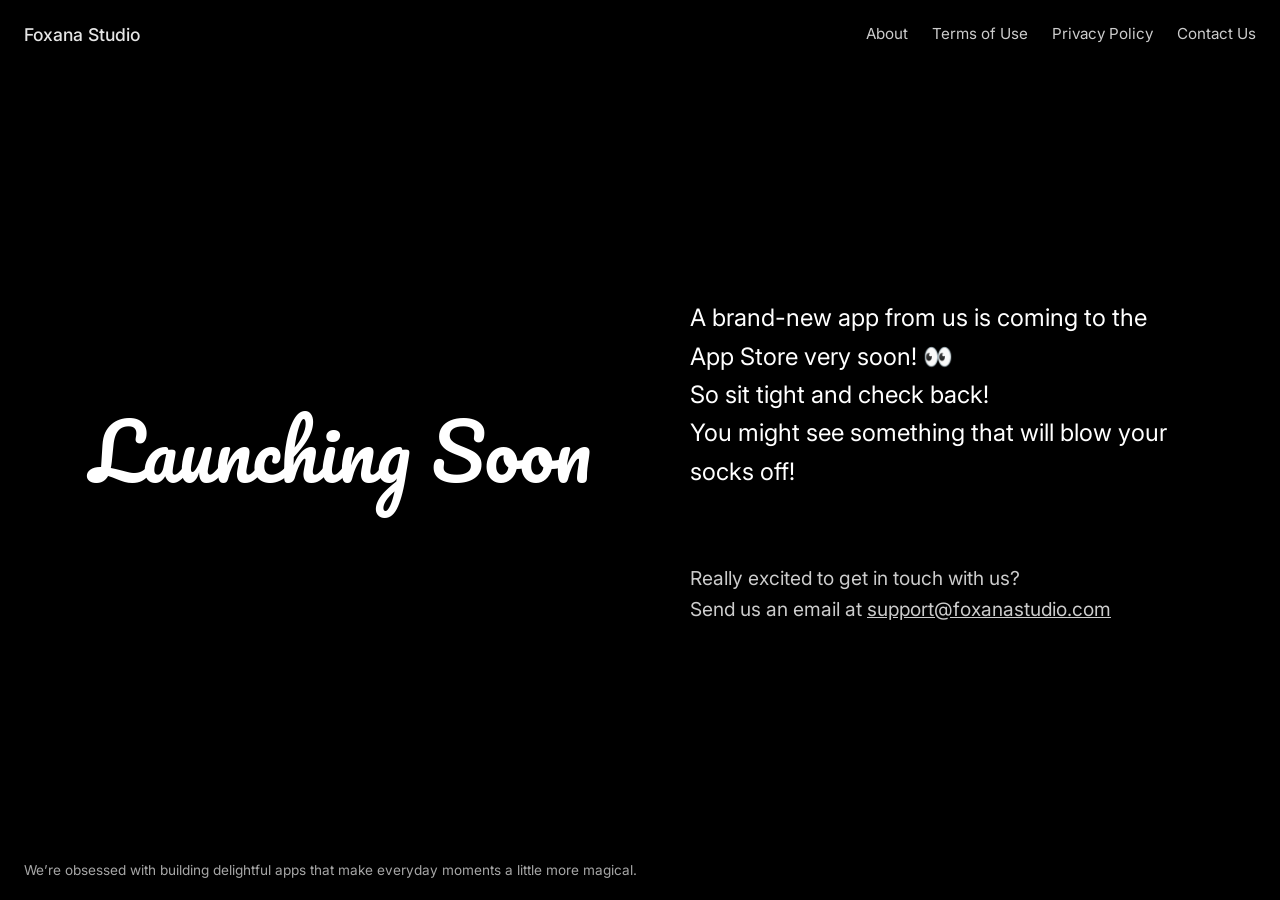
==== index.html @ 15449199 "Terms of Use." ====
<!DOCTYPE html>
<html lang="en">
<head>
  <meta charset="UTF-8" />
  <title>Foxana Studio</title>
  <meta name="viewport" content="width=device-width, initial-scale=1.0" />

  <link href="https://fonts.googleapis.com/css2?family=Pacifico&family=Inter:wght@300;400;500&display=swap" rel="stylesheet">

  <style>
    * {
      box-sizing: border-box;
    }

    body {
      margin: 0;
      height: 100vh;
      background: #000;
      color: #fff;
      font-family: 'Inter', system-ui, -apple-system, BlinkMacSystemFont, sans-serif;
    }

    /* Top-left business name */
    .brand {
      position: absolute;
      top: 24px;
      left: 24px;
      font-size: 1.1rem;
      font-weight: 500;
      opacity: 0.9;
    }

    /* Footer */
    footer {
      position: absolute;
      bottom: 20px;
      left: 24px;
      font-size: 0.85rem;
      opacity: 0.65;
      line-height: 1.4;
    }

    /* Main layout */
    .container {
      display: flex;
      height: 100%;
      padding: 40px;
    }

    .left,
    .right {
      flex: 1;
      display: flex;
      align-items: center;
      justify-content: center;
    }

    .nav {
      position: absolute;
      top: 24px;
      right: 24px;
      font-size: 0.95rem;
      display: flex;
      gap: 24px;
    }

    .nav a {
      color: #fff;
      text-decoration: none;
      opacity: 0.8;
    }

    .nav a:hover {
      opacity: 1;
      text-decoration: underline;
    }

    /* Launching Soon text */
    .launching {
      font-family: 'Pacifico', cursive;
      font-size: clamp(3rem, 6vw, 5rem);
      text-align: center;
    }

    /* Right-side content */
    .message {
      max-width: 500px;
      line-height: 1.6;
      font-size: 1.5rem;
    }

    .message p {
      margin-bottom: 72px;
    }

    .contact {
      font-size: 1.2rem;
      opacity: 0.8;
    }

    .contact a {
      color: #fff;
      text-decoration: underline;
    }

    /* Mobile layout */
    @media (max-width: 768px) {
      .container {
        flex-direction: column;
        text-align: center;
      }

      .left,
      .right {
        flex: unset;
        margin-top: 40px;
      }

      footer {
        position: static;
        margin-top: 40px;
        text-align: center;
        padding-bottom: 20px;
      }
    }
  </style>
</head>
<body>
<div class="brand">Foxana Studio</div>

<div class="container">
  <div class="left">
    <div class="launching">Launching Soon</div>
  </div>

  <div class="nav">
    <a href="about">About</a>
    <a href="terms">Terms of Use</a>
    <a href="infinity-privacy">Privacy Policy</a>
    <a href="contact">Contact Us</a>
  </div>

  <div class="right">
    <div class="message">
      <p>
        A brand-new app from us is coming to the App Store very soon! 👀<br />
        So sit tight and check back!<br />
        You might see something that will blow your socks off!
      </p>

      <div class="contact">
        Really excited to get in touch with us?<br />
        Send us an email at
        <a href="mailto:support@foxanastudio.com">support@foxanastudio.com</a>
      </div>
    </div>
  </div>
</div>

<footer>
  We’re obsessed with building delightful apps that make everyday moments a little more magical.
</footer>
</body>
</html>
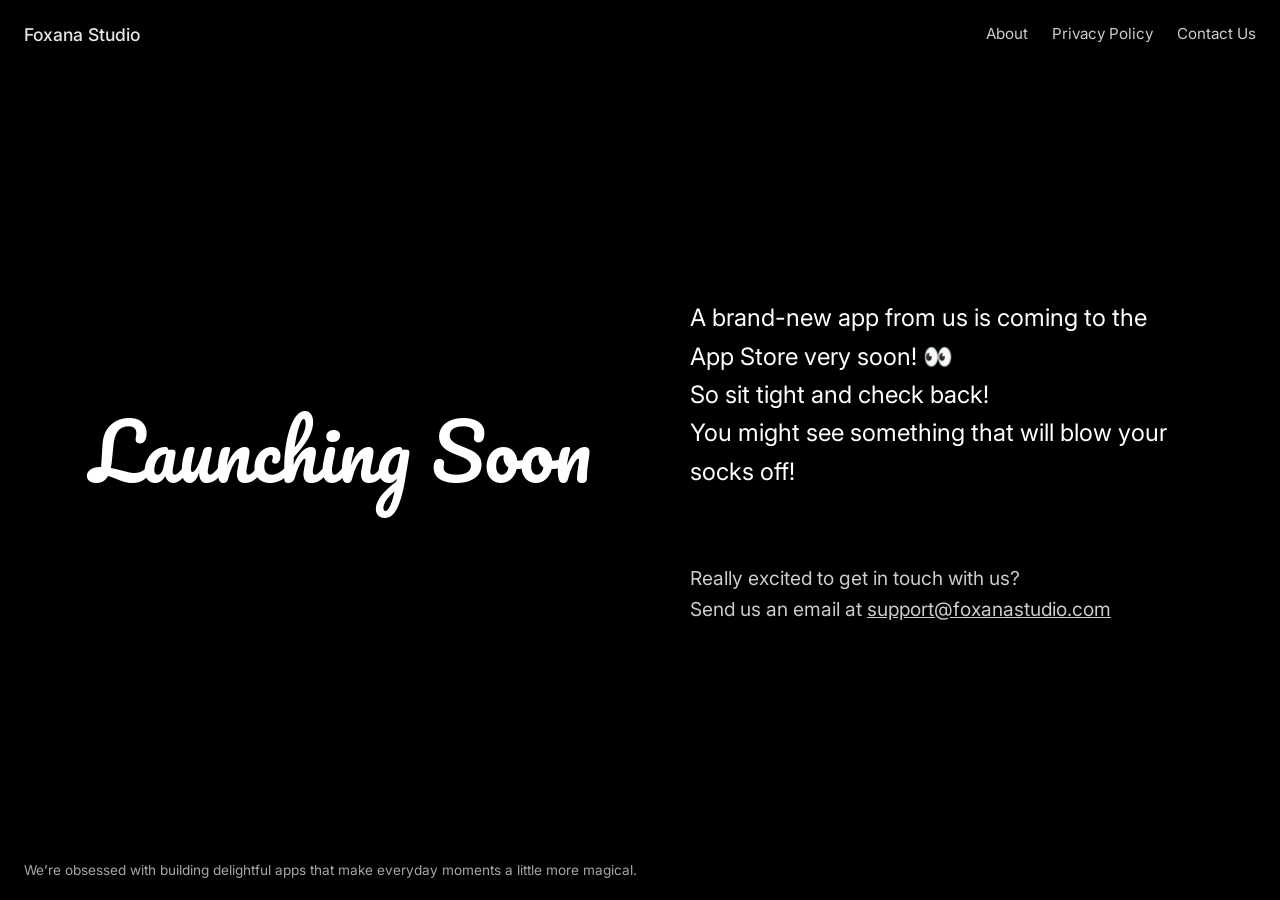
==== commit 5e71ce80: "Remove terms." ====
--- a/index.html
+++ b/index.html
@@ -135,7 +135,6 @@
 
   <div class="nav">
     <a href="about">About</a>
-    <a href="terms">Terms of Use</a>
     <a href="infinity-privacy">Privacy Policy</a>
     <a href="contact">Contact Us</a>
   </div>
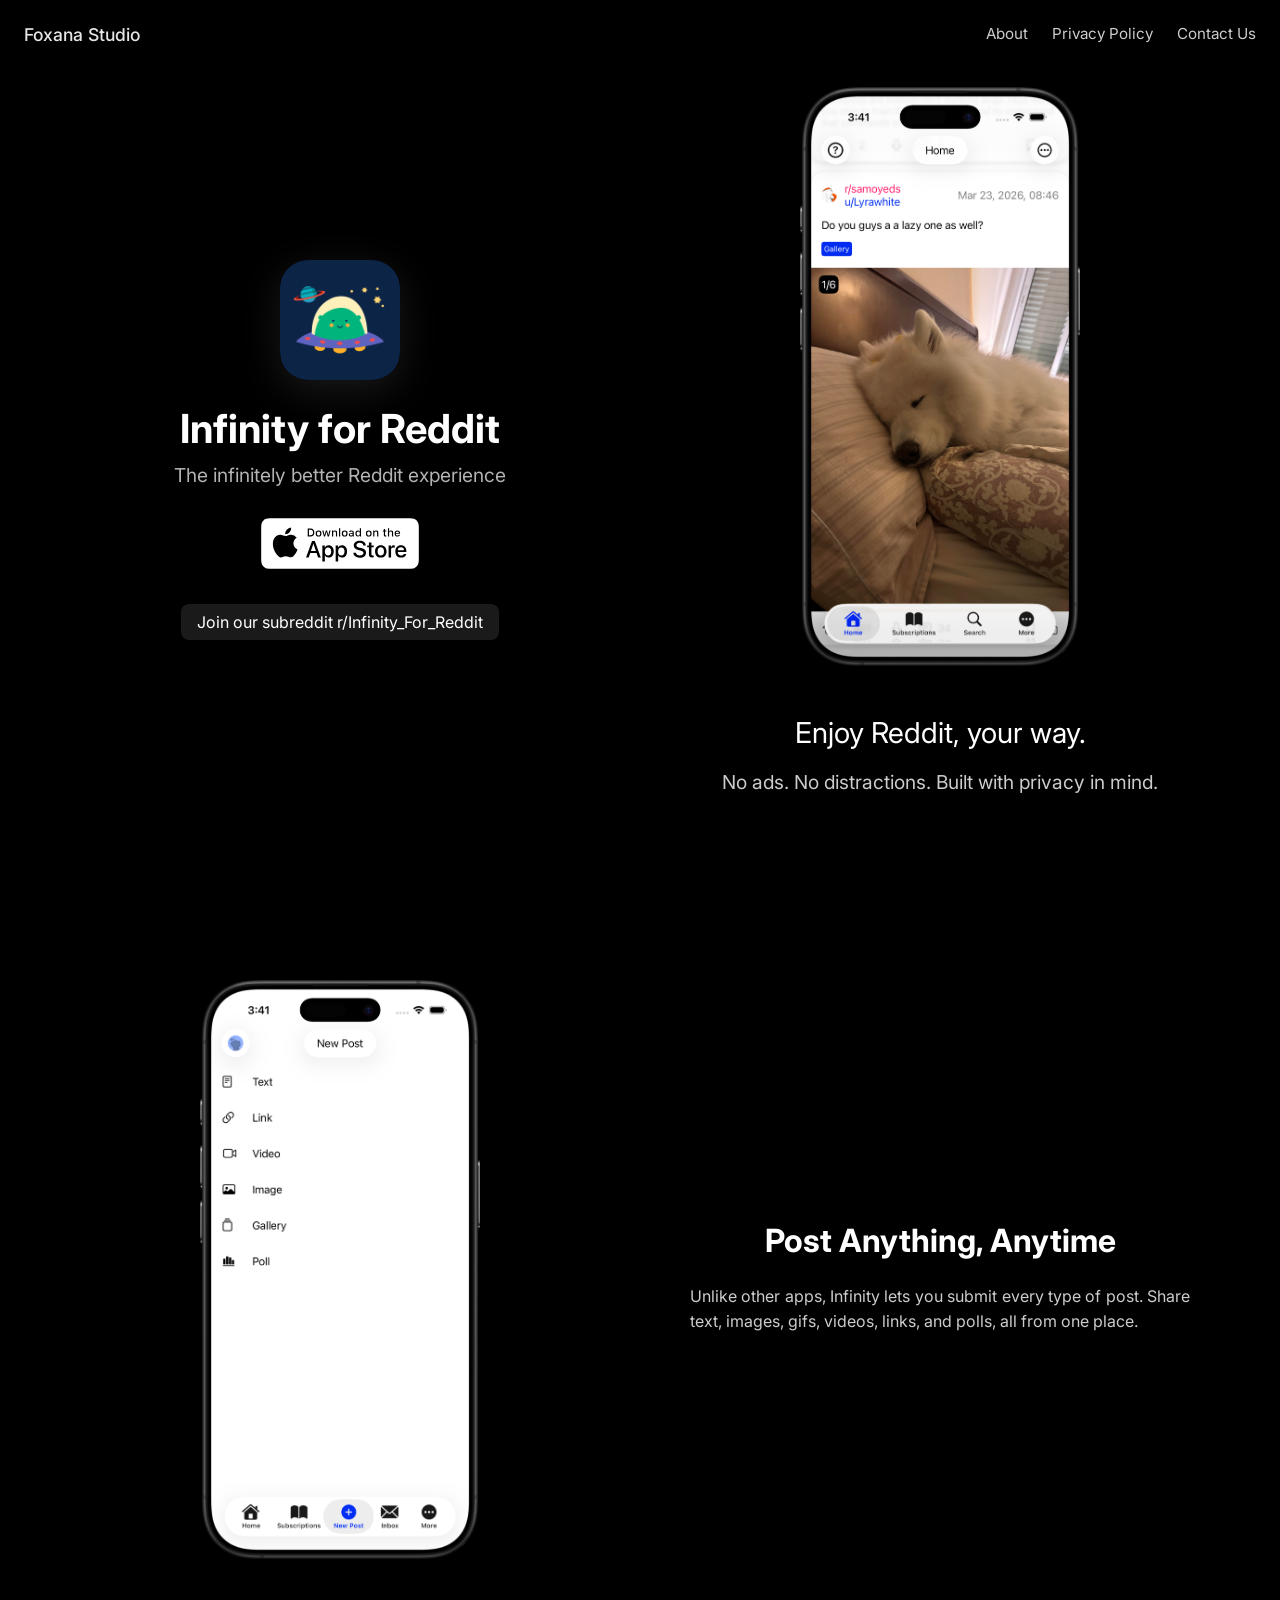
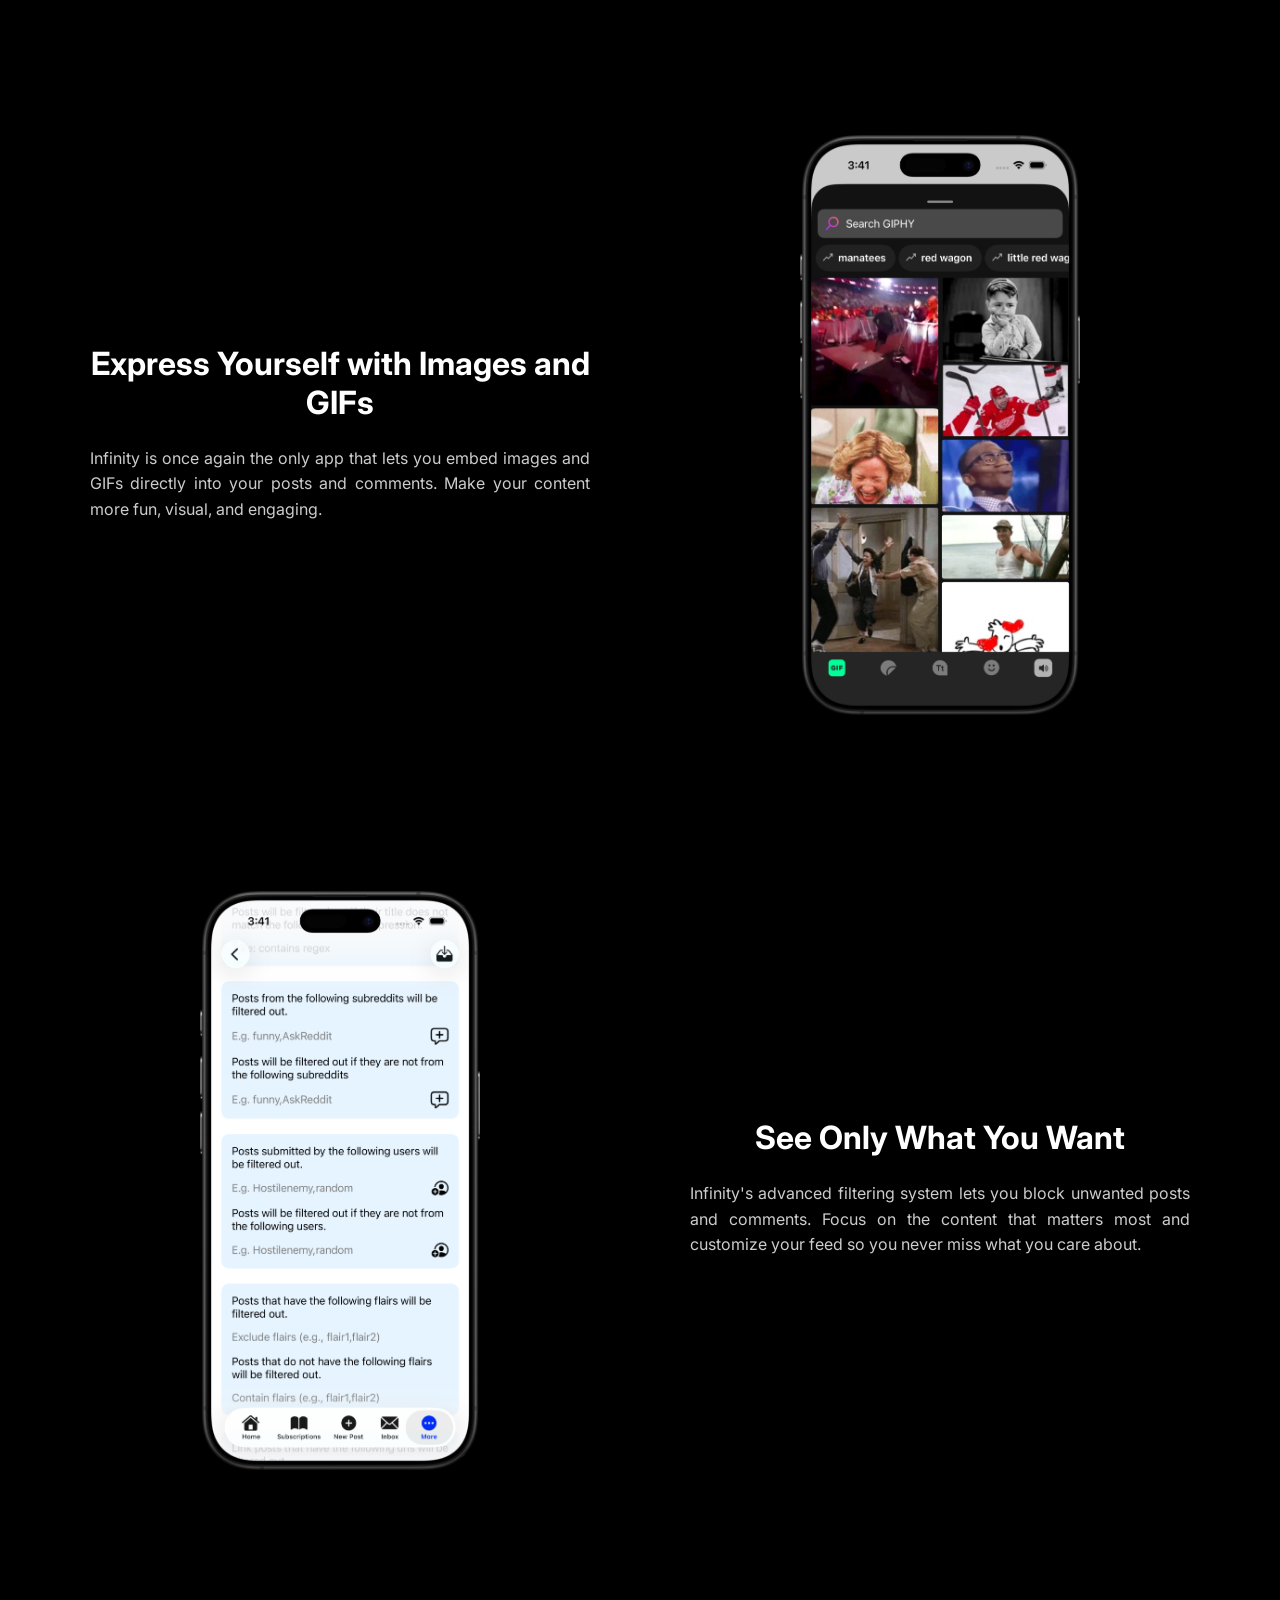
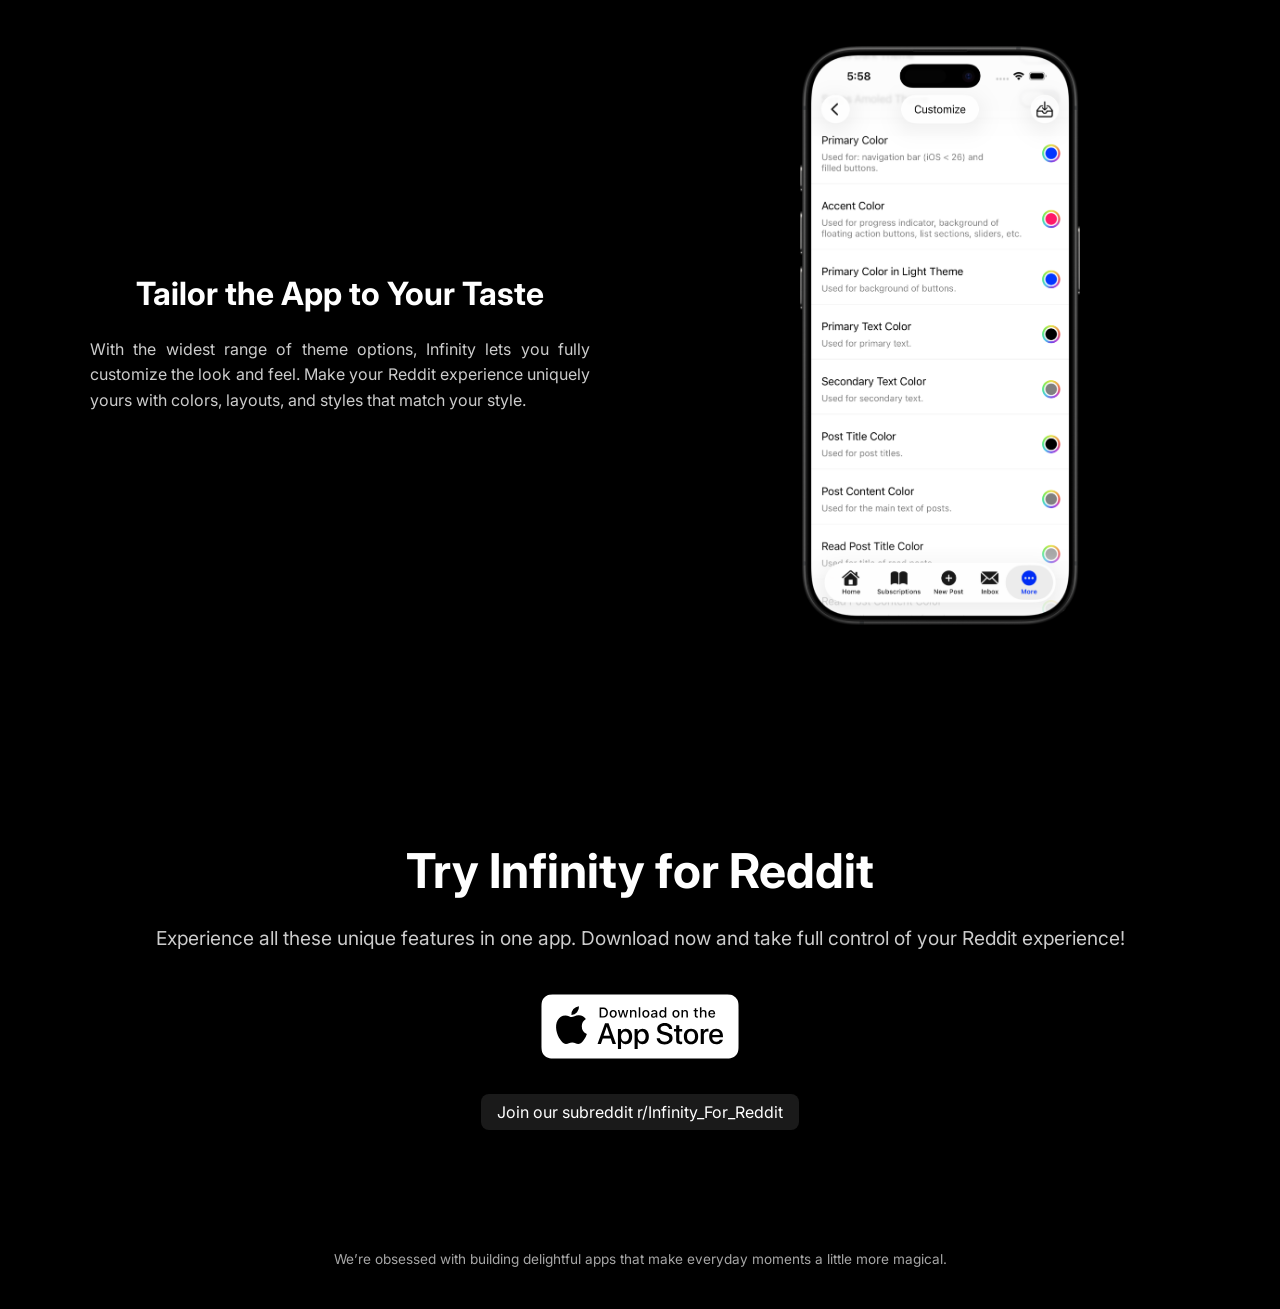
==== commit 8e5c70dc: "Update pages." ====
--- a/index.html
+++ b/index.html
@@ -1,163 +1,320 @@
 <!DOCTYPE html>
 <html lang="en">
-<head>
-  <meta charset="UTF-8" />
-  <title>Foxana Studio</title>
-  <meta name="viewport" content="width=device-width, initial-scale=1.0" />
-
-  <link href="https://fonts.googleapis.com/css2?family=Pacifico&family=Inter:wght@300;400;500&display=swap" rel="stylesheet">
-
-  <style>
-    * {
-      box-sizing: border-box;
-    }
-
-    body {
-      margin: 0;
-      height: 100vh;
-      background: #000;
-      color: #fff;
-      font-family: 'Inter', system-ui, -apple-system, BlinkMacSystemFont, sans-serif;
-    }
-
-    /* Top-left business name */
-    .brand {
-      position: absolute;
-      top: 24px;
-      left: 24px;
-      font-size: 1.1rem;
-      font-weight: 500;
-      opacity: 0.9;
-    }
-
-    /* Footer */
-    footer {
-      position: absolute;
-      bottom: 20px;
-      left: 24px;
-      font-size: 0.85rem;
-      opacity: 0.65;
-      line-height: 1.4;
-    }
-
-    /* Main layout */
-    .container {
-      display: flex;
-      height: 100%;
-      padding: 40px;
-    }
-
-    .left,
-    .right {
-      flex: 1;
-      display: flex;
-      align-items: center;
-      justify-content: center;
-    }
-
-    .nav {
-      position: absolute;
-      top: 24px;
-      right: 24px;
-      font-size: 0.95rem;
-      display: flex;
-      gap: 24px;
-    }
-
-    .nav a {
-      color: #fff;
-      text-decoration: none;
-      opacity: 0.8;
-    }
-
-    .nav a:hover {
-      opacity: 1;
-      text-decoration: underline;
-    }
-
-    /* Launching Soon text */
-    .launching {
-      font-family: 'Pacifico', cursive;
-      font-size: clamp(3rem, 6vw, 5rem);
-      text-align: center;
-    }
-
-    /* Right-side content */
-    .message {
-      max-width: 500px;
-      line-height: 1.6;
-      font-size: 1.5rem;
-    }
-
-    .message p {
-      margin-bottom: 72px;
-    }
-
-    .contact {
-      font-size: 1.2rem;
-      opacity: 0.8;
-    }
-
-    .contact a {
-      color: #fff;
-      text-decoration: underline;
-    }
-
-    /* Mobile layout */
-    @media (max-width: 768px) {
-      .container {
-        flex-direction: column;
-        text-align: center;
-      }
-
-      .left,
-      .right {
-        flex: unset;
-        margin-top: 40px;
-      }
-
-      footer {
-        position: static;
-        margin-top: 40px;
-        text-align: center;
-        padding-bottom: 20px;
-      }
-    }
-  </style>
-</head>
-<body>
-<div class="brand">Foxana Studio</div>
-
-<div class="container">
-  <div class="left">
-    <div class="launching">Launching Soon</div>
-  </div>
-
-  <div class="nav">
-    <a href="about">About</a>
-    <a href="infinity-privacy">Privacy Policy</a>
-    <a href="contact">Contact Us</a>
-  </div>
-
-  <div class="right">
-    <div class="message">
-      <p>
-        A brand-new app from us is coming to the App Store very soon! 👀<br />
-        So sit tight and check back!<br />
-        You might see something that will blow your socks off!
-      </p>
-
-      <div class="contact">
-        Really excited to get in touch with us?<br />
-        Send us an email at
-        <a href="mailto:support@foxanastudio.com">support@foxanastudio.com</a>
-      </div>
-    </div>
-  </div>
-</div>
-
-<footer>
-  We’re obsessed with building delightful apps that make everyday moments a little more magical.
-</footer>
-</body>
+    <head>
+        <meta charset="UTF-8" />
+        <title>Foxana Studio</title>
+        <meta name="viewport" content="width=device-width, initial-scale=1.0" />
+        
+        <link rel="stylesheet" href="styles/header.css">
+        <link href="https://fonts.googleapis.com/css2?family=Pacifico&family=Inter:wght@300;400;500&display=swap" rel="stylesheet">
+        
+        <style>
+            * {
+                box-sizing: border-box;
+            }
+            
+            body {
+                margin: 0;
+                height: 100vh;
+                background: #000;
+                color: #fff;
+                font-family: 'Inter', system-ui, -apple-system, BlinkMacSystemFont, sans-serif;
+            }
+            
+            footer {
+                font-size: 0.85rem;
+                opacity: 0.65;
+                line-height: 1.4;
+                text-align: center;
+                padding: 40px 20px;
+            }
+            
+            .container {
+                display: flex;
+                min-height: 100vh;
+                padding: 40px;
+                max-width: 1500px;
+                margin: 0 auto;
+            }
+            
+            .container + .container {
+                min-height: auto;
+                padding-top: 80px;
+                padding-bottom: 80px;
+            }
+            
+            .left, .right {
+                flex: 1;
+                display: flex;
+                align-items: center;
+                justify-content: center;
+                text-align: center;
+            }
+            
+            .app-icon {
+                width: 120px;
+                height: 120px;
+                border-radius: 28px;
+                margin-bottom: 20px;
+                box-shadow: 0 10px 40px rgba(255,255,255,0.1);
+            }
+            
+            .app-name {
+                font-size: 2.5rem;
+                margin: 0;
+            }
+            
+            .tagline {
+                font-size: 1.2rem;
+                opacity: 0.7;
+                margin: 10px 0 30px;
+            }
+            
+            .app-store {
+                width: 160px;
+                cursor: pointer;
+                transition: transform 0.2s ease;
+            }
+            
+            .app-store:hover {
+                transform: scale(1.05);
+            }
+            
+            .subreddit-link {
+                display: block;
+                width: fit-content;
+                margin: 30px auto 0;
+                padding: 8px 16px;
+                font-size: 1rem;
+                color: #fff;
+                background-color: rgba(255, 255, 255, 0.1);
+                border-radius: 8px;
+                text-decoration: none;
+                transition: background-color 0.2s, transform 0.2s;
+            }
+            
+            .subreddit-link:hover {
+                background-color: rgba(255, 255, 255, 0.2);
+                transform: translateY(-2px);
+            }
+            
+            .subreddit-link:active {
+                transform: translateY(0);
+            }
+            
+            .section_title {
+                max-width: 500px;
+                margin: 0 auto;
+            }
+            
+            .section_text {
+                max-width: 500px;
+                margin: 0 auto;
+                margin-top: 24px;
+                line-height: 1.6;
+                text-align: justify;
+                color: #ccc;
+            }
+            
+            .hero-line {
+                font-size: 1.8rem;
+                margin-bottom: 20px;
+            }
+            
+            .hero-sub {
+                font-size: 1.2rem;
+                opacity: 0.8;
+            }
+            
+            .screenshot {
+                width: 280px;
+                max-width: 100%;
+                border-radius: 24px;
+                margin-bottom: 16px;
+            }
+            
+            .caption {
+                font-size: 1.4rem;
+                opacity: 0.8;
+            }
+            
+            .container:nth-child(even) {
+                flex-direction: row-reverse;
+            }
+            
+            .download-cta {
+                display: flex;
+                justify-content: center;
+                align-items: center;
+                padding: 80px 40px;
+                text-align: center;
+            }
+            
+            .download-cta h2 {
+                font-size: clamp(2rem, 4vw, 3rem);
+                margin-bottom: 24px;
+            }
+            
+            .download-cta p {
+                font-size: 1.2rem;
+                margin-bottom: 40px;
+                color: #ccc;
+                line-height: 1.5;
+                text-align: justify
+            }
+            
+            .download-cta .app-store {
+                max-width: 200px;
+                width: 100%;
+                height: auto;
+            }
+            
+            @media (max-width: 768px) {
+                .container {
+                    flex-direction: column;
+                    text-align: center;
+                    justify-content: center;
+                    min-height: 100vh;
+                }
+                
+                .container:nth-child(even) {
+                    flex-direction: column;
+                }
+                
+                .left, .right {
+                    flex: unset;
+                    width: 100%;
+                    margin-top: 40px;
+                }
+                
+                .download-cta h2 {
+                    max-width: 500px;
+                }
+                
+                .download-cta p {
+                    max-width: 500px;
+                }
+                
+                footer {
+                    position: static;
+                    margin-top: 40px;
+                    text-align: center;
+                    padding-bottom: 20px;
+                }
+            }
+        </style>
+    </head>
+    <body>
+        <div class="brand">Foxana Studio</div>
+        
+        <div class="nav">
+            <a href="about">About</a>
+            <a href="infinity-privacy">Privacy Policy</a>
+            <a href="contact">Contact Us</a>
+        </div>
+        
+        <div class="container">
+            <div class="left">
+                <div>
+                    <img src="resources/icon.png" alt="App Icon" class="app-icon" />
+                    
+                    <h1 class="app-name">Infinity for Reddit</h1>
+                    <p class="tagline">The infinitely better Reddit experience</p>
+                    
+                    <a href="https://apps.apple.com/us/app/infinity-for-reddit/id6759064642" target="_blank" rel="noopener noreferrer">
+                        <img
+                        src="resources/app_store_badge.svg"
+                        alt="Download on the App Store"
+                        class="app-store"
+                        />
+                    </a>
+                    
+                    <a href="https://reddit.com/r/Infinity_For_Reddit" class="subreddit-link" target="_blank" rel="noopener noreferrer">
+                        Join our subreddit r/Infinity_For_Reddit
+                    </a>
+                </div>
+            </div>
+            
+            <div class="right">
+                <div>
+                    <img src="resources/screen1.png" class="screenshot" />
+                    <p class="hero-line">
+                    Enjoy Reddit, your way.
+                    </p>
+                    <p class="hero-sub">
+                    No ads. No distractions. Built with privacy in mind.
+                    </p>
+                </div>
+            </div>
+        </div>
+        
+        <div class="container">
+            <div class="left">
+                <div>
+                    <h1 class="section_title">Post Anything, Anytime</h2>
+                    <p class="section_text">Unlike other apps, Infinity lets you submit every type of post. Share text, images, gifs, videos, links, and polls, all from one place.</p>
+                </div>
+            </div>
+            
+            <div class="right">
+                <img src="resources/screen2.png" class="screenshot" />
+            </div>
+        </div>
+        
+        <div class="container">
+            <div class="left">
+                <div>
+                    <h1 class="section_title">Express Yourself with Images and GIFs</h2>
+                    <p class="section_text">Infinity is once again the only app that lets you embed images and GIFs directly into your posts and comments. Make your content more fun, visual, and engaging.</p>
+                </div>
+            </div>
+            
+            <div class="right">
+                <img src="resources/screen3.png" class="screenshot" />
+            </div>
+        </div>
+        
+        <div class="container">
+            <div class="left">
+                <div>
+                    <h1 class="section_title">See Only What You Want</h2>
+                    <p class="section_text">Infinity's advanced filtering system lets you block unwanted posts and comments. Focus on the content that matters most and customize your feed so you never miss what you care about.</p>
+                </div>
+            </div>
+            
+            <div class="right">
+                <img src="resources/screen4.png" class="screenshot" />
+            </div>
+        </div>
+        
+        <div class="container">
+            <div class="left">
+                <div>
+                    <h1 class="section_title">Tailor the App to Your Taste</h2>
+                    <p class="section_text">With the widest range of theme options, Infinity lets you fully customize the look and feel. Make your Reddit experience uniquely yours with colors, layouts, and styles that match your style.</p>
+                </div>
+            </div>
+            
+            <div class="right">
+                <img src="resources/screen5.png" class="screenshot" />
+            </div>
+        </div>
+        
+        <div class="download-cta">
+          <div>
+            <h2>Try Infinity for Reddit</h2>
+            <p>Experience all these unique features in one app. Download now and take full control of your Reddit experience!</p>
+            <a href="https://apps.apple.com/us/app/infinity-for-reddit/id6759064642" target="_blank" rel="noopener noreferrer">
+              <img src="resources/app_store_badge.svg" alt="Download on the App Store" class="app-store">
+            </a>
+            <a href="https://reddit.com/r/Infinity_For_Reddit" class="subreddit-link" target="_blank" rel="noopener noreferrer">
+                Join our subreddit r/Infinity_For_Reddit
+            </a>
+          </div>
+        </div>
+        
+        <footer>
+            We’re obsessed with building delightful apps that make everyday moments a little more magical.
+        </footer>
+    </body>
 </html>
--- a/styles/header.css
+++ b/styles/header.css
@@ -0,0 +1,38 @@
+.brand {
+  position: absolute;
+  top: 24px;
+  left: 24px;
+  font-size: 1.1rem;
+  font-weight: 500;
+  opacity: 0.9;
+}
+
+.brand a {
+  color: inherit;
+  text-decoration: none;
+}
+
+.brand a:hover {
+  text-decoration: underline;
+  opacity: 1;
+}
+
+.nav {
+  position: absolute;
+  top: 24px;
+  right: 24px;
+  font-size: 0.95rem;
+  display: flex;
+  gap: 24px;
+}
+
+.nav a {
+  color: #fff;
+  text-decoration: none;
+  opacity: 0.8;
+}
+
+.nav a:hover {
+  opacity: 1;
+  text-decoration: underline;
+}
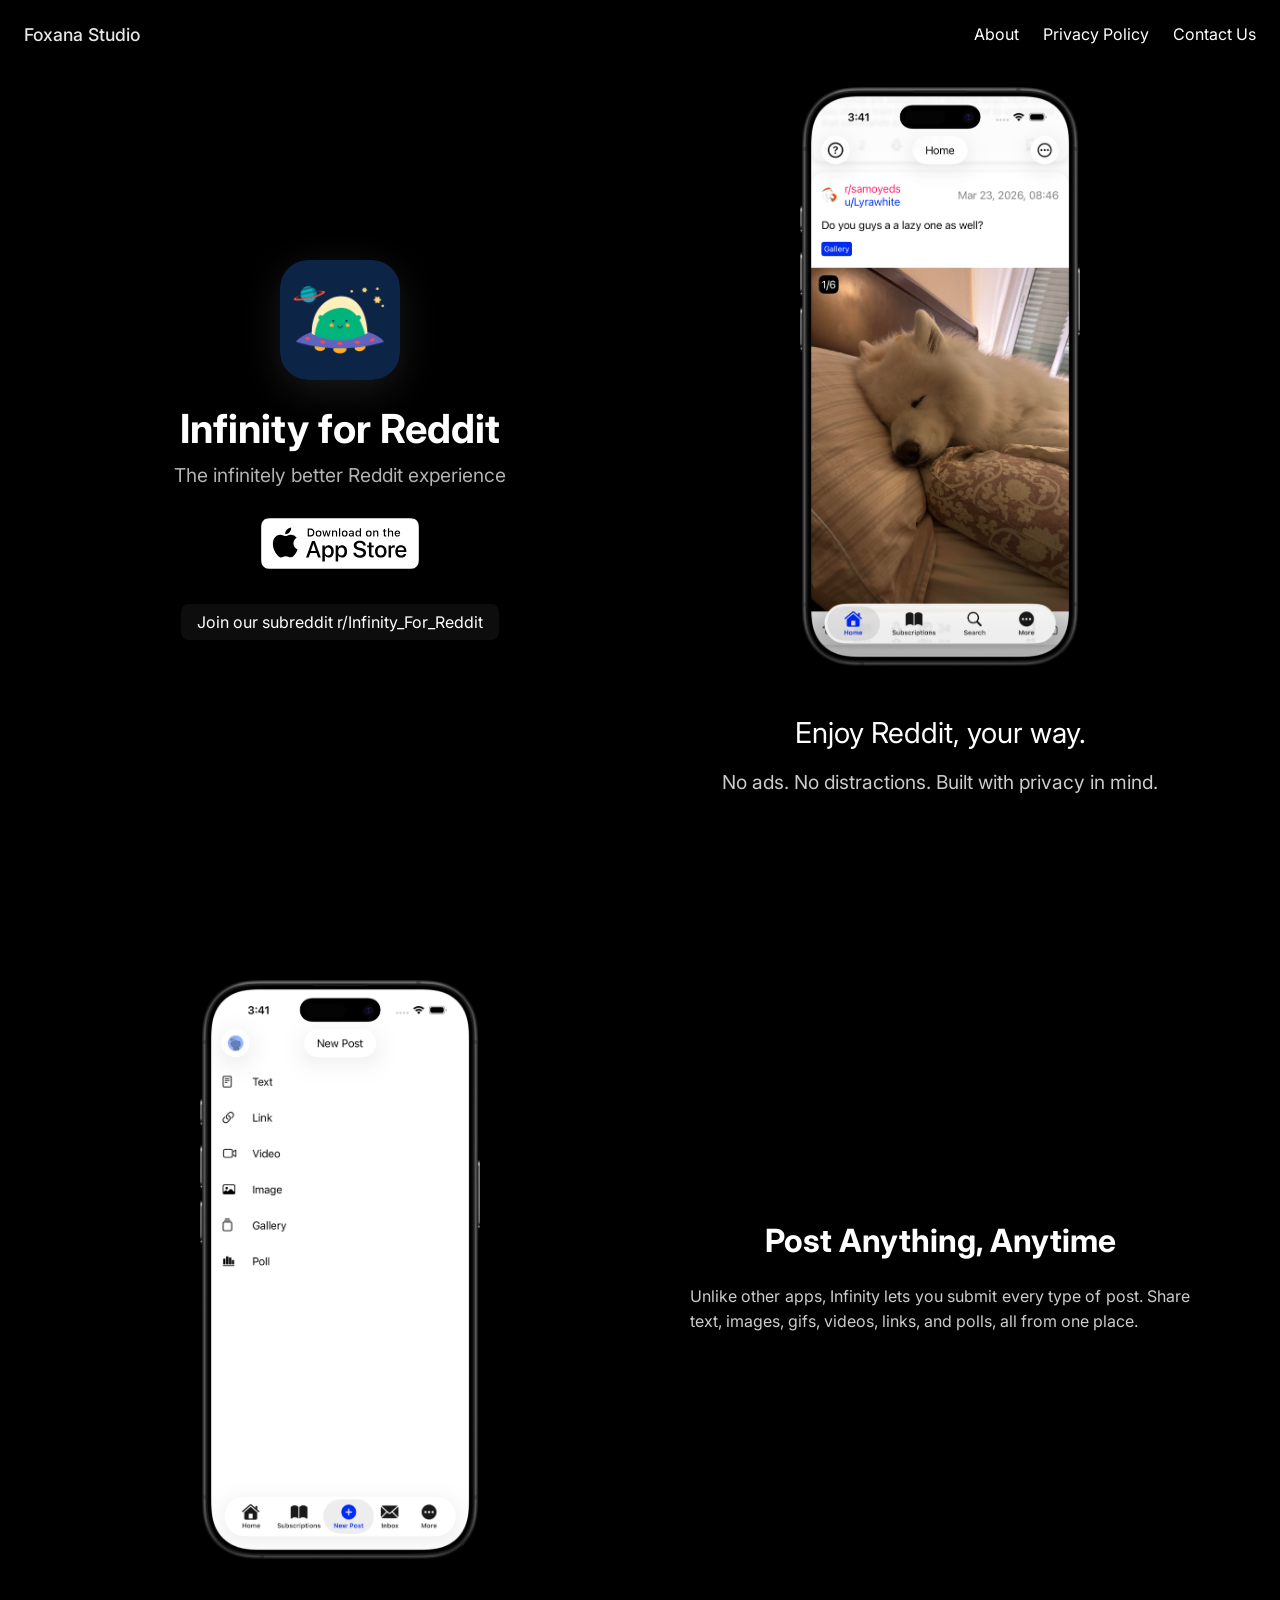
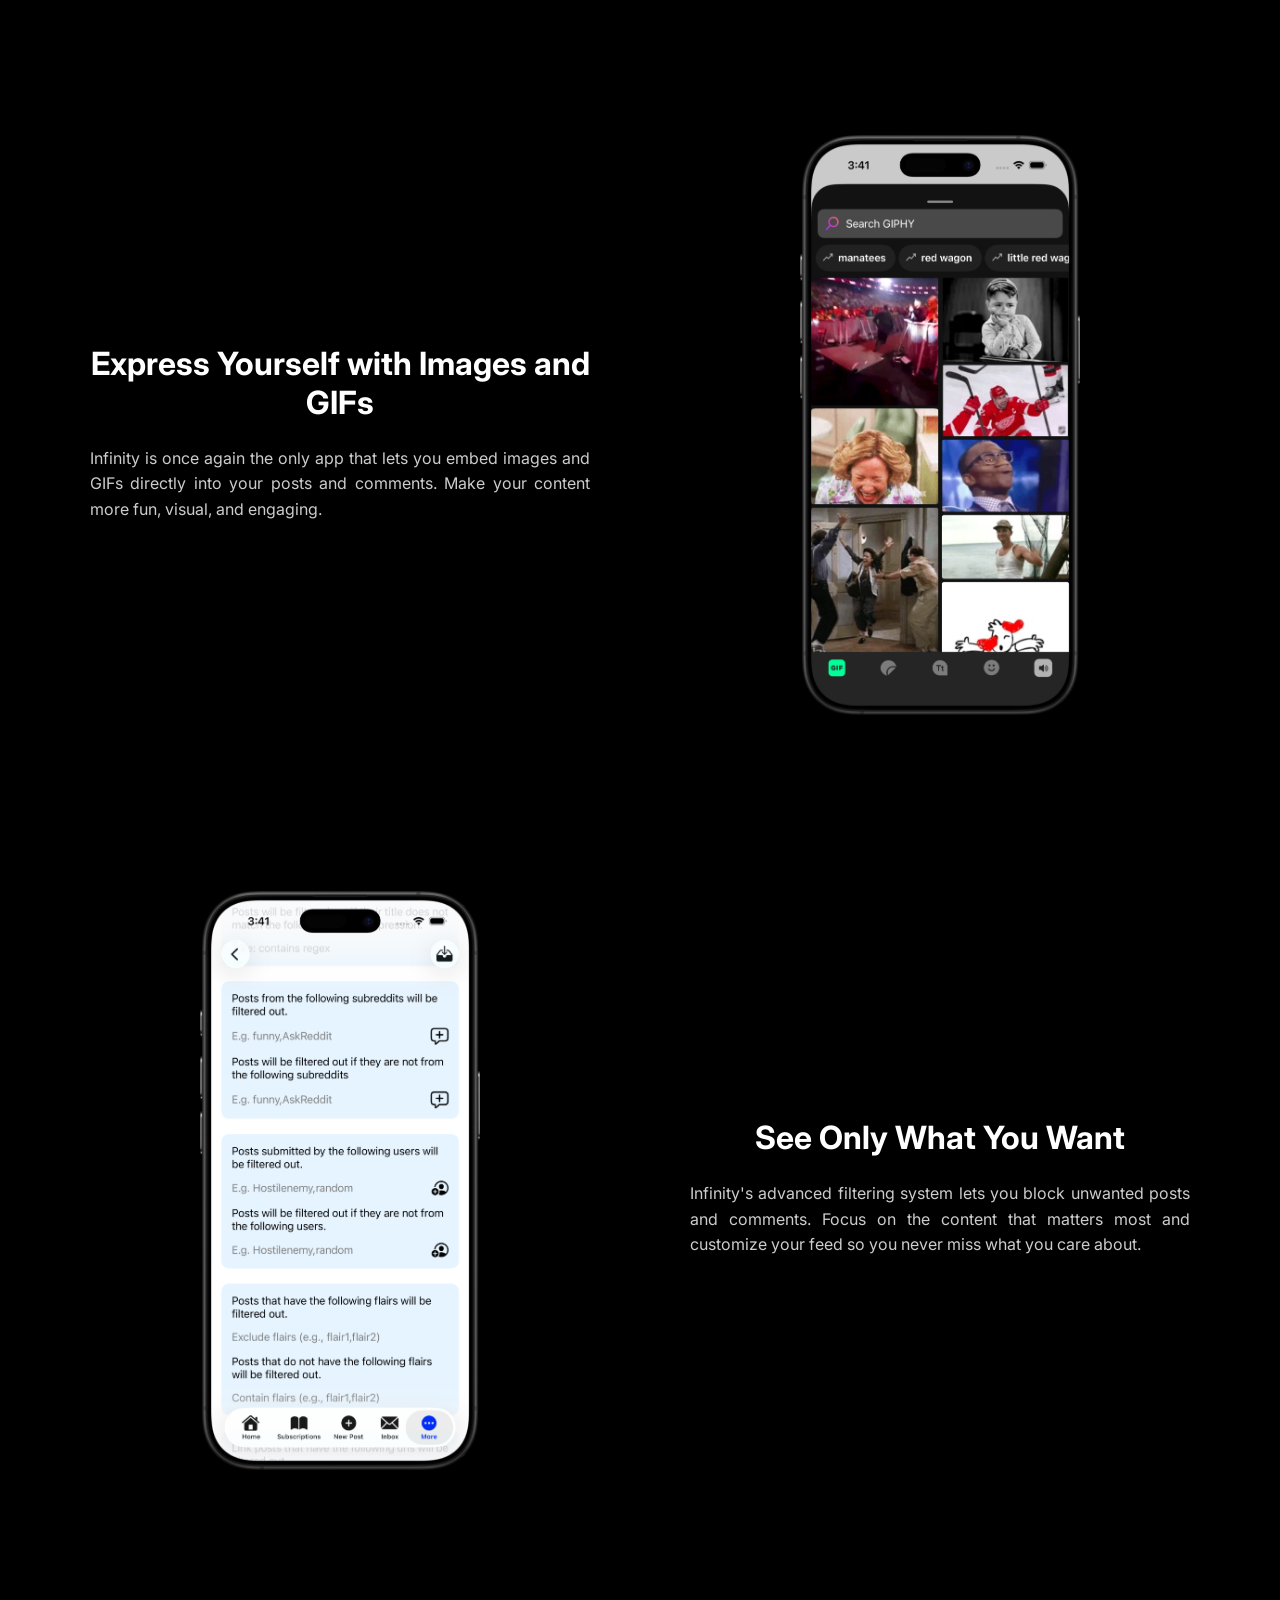
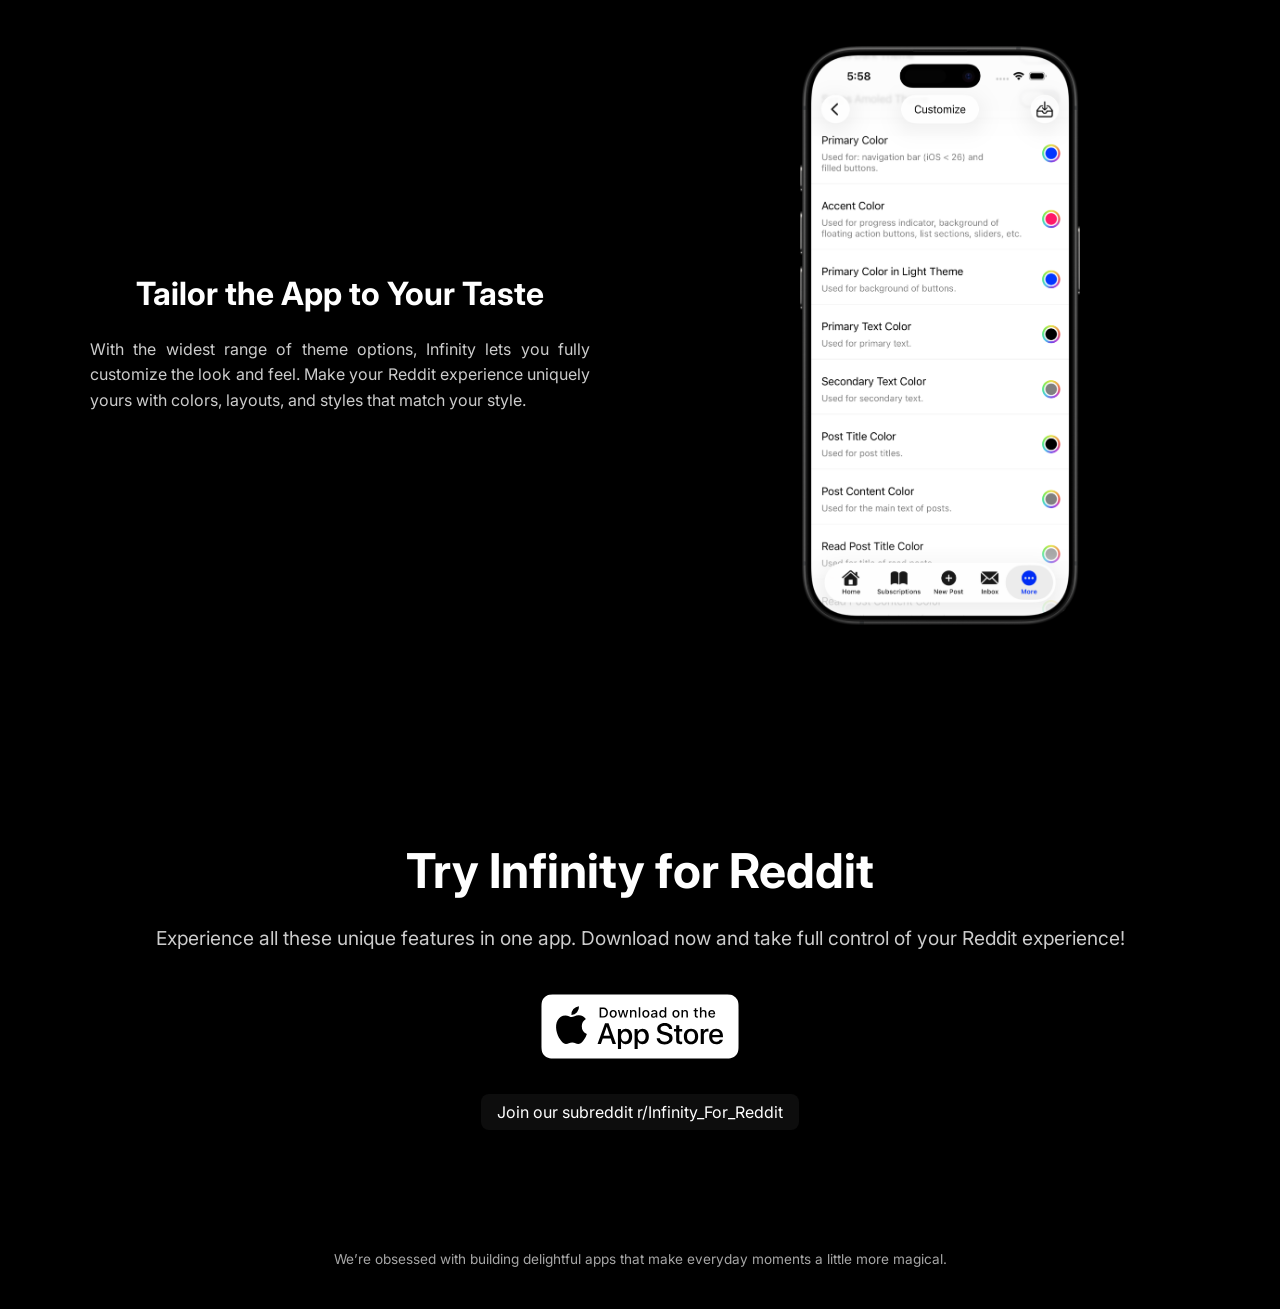
==== commit d0dc65b6: "Refine nav links. Fav icon. Update pages." ====
--- a/index.html
+++ b/index.html
@@ -2,8 +2,12 @@
 <html lang="en">
     <head>
         <meta charset="UTF-8" />
-        <title>Foxana Studio</title>
+        <title>Infinity for Reddit - The infinitely better Reddit experience</title>
         <meta name="viewport" content="width=device-width, initial-scale=1.0" />
+        
+        <link rel="icon" href="resources/favicon.ico" type="image/x-icon">
+        <link rel="shortcut icon" href="resources/favicon.ico" type="image/x-icon">
+        <link rel="apple-touch-icon" href="resources/apple-touch-icon.ico">
         
         <link rel="stylesheet" href="styles/header.css">
         <link href="https://fonts.googleapis.com/css2?family=Pacifico&family=Inter:wght@300;400;500&display=swap" rel="stylesheet">
@@ -87,14 +91,14 @@
                 padding: 8px 16px;
                 font-size: 1rem;
                 color: #fff;
-                background-color: rgba(255, 255, 255, 0.1);
+                background-color: #0D0D0D;
                 border-radius: 8px;
                 text-decoration: none;
                 transition: background-color 0.2s, transform 0.2s;
             }
             
             .subreddit-link:hover {
-                background-color: rgba(255, 255, 255, 0.2);
+                background-color: #333333;
                 transform: translateY(-2px);
             }
             
@@ -203,14 +207,21 @@
                 }
             }
         </style>
+        
+        <script src="scripts/nav.js"></script>
     </head>
     <body>
         <div class="brand">Foxana Studio</div>
         
         <div class="nav">
-            <a href="about">About</a>
-            <a href="infinity-privacy">Privacy Policy</a>
-            <a href="contact">Contact Us</a>
+            <button class="hamburger">
+                <img src="resources/menu.svg" alt="Nav" />
+            </button>
+            <div class="nav-links">
+                <a href="about">About</a>
+                <a href="infinity-privacy">Privacy Policy</a>
+                <a href="contact">Contact Us</a>
+            </div>
         </div>
         
         <div class="container">
--- a/styles/header.css
+++ b/styles/header.css
@@ -21,18 +21,70 @@
   position: absolute;
   top: 24px;
   right: 24px;
-  font-size: 0.95rem;
+}
+
+.hamburger {
+  display: none;
+  padding: 0;
+  margin: 0;
+  background: none;
+  border: none;
+  color: #FFFFFF;
+  cursor: pointer;
+}
+
+.nav-links {
   display: flex;
   gap: 24px;
+  align-items: center;
 }
 
-.nav a {
-  color: #fff;
+.nav-links a {
+  display: inline-block;
+  margin: 0;
+  padding: 0;
+  color: #FFFFFF;
   text-decoration: none;
-  opacity: 0.8;
 }
 
 .nav a:hover {
   opacity: 1;
   text-decoration: underline;
 }
+
+@media (max-width: 768px) {
+  .nav-links {
+    display: none;
+    flex-direction: column;
+    gap: 0;
+    background-color: #1A1A1A;
+    position: absolute;
+    width: max-content;
+    max-width: 90vw;
+    top: 48px;
+    right: 0;
+    border-radius: 8px;
+    overflow: hidden;
+  }
+  
+  .nav.active .nav-links {
+    display: flex;
+  }
+  
+  .nav-links a {
+    width: 100%;
+    text-align: left;
+    text-decoration: none;
+    padding: 16px;
+    transition: background-color 0.2s;
+  }
+  
+  .nav a:hover {
+    text-decoration: none;
+    background-color: #333333;
+  }
+
+  .hamburger {
+    display: flex;
+  }
+}
